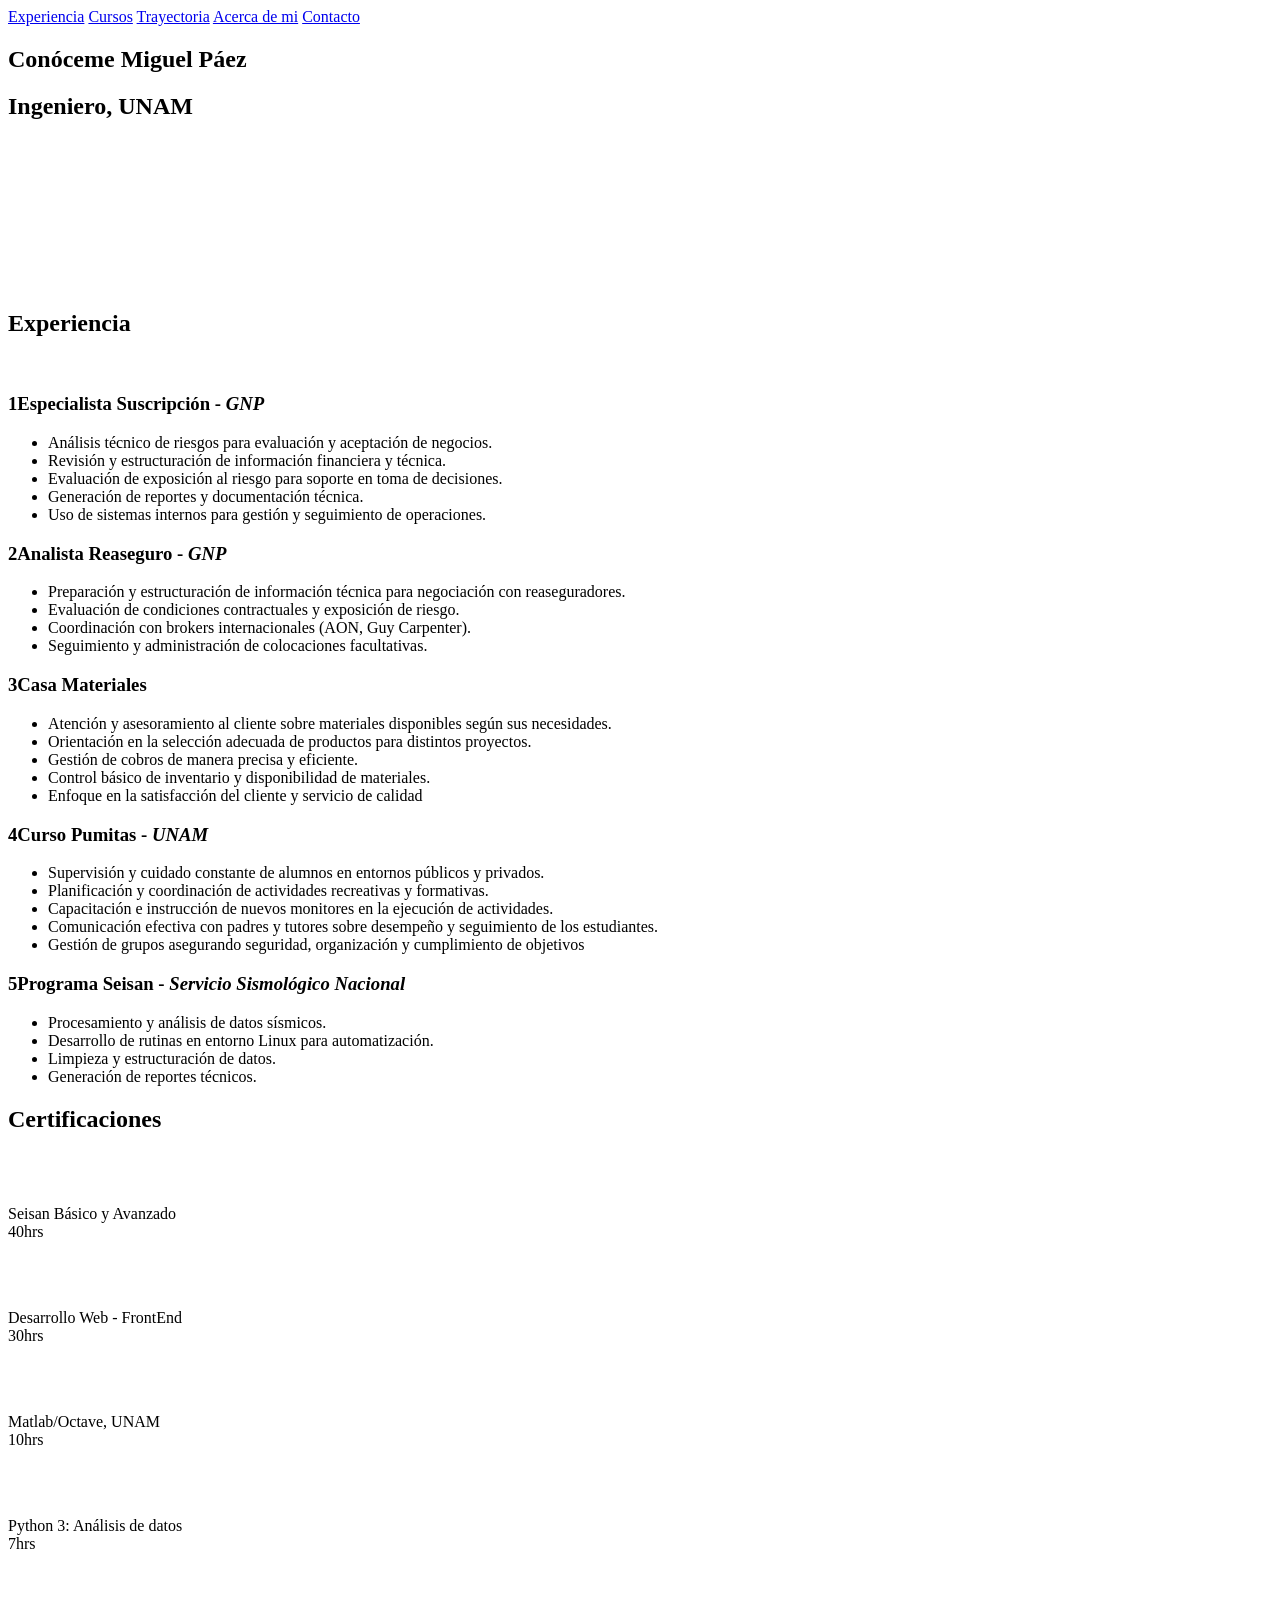
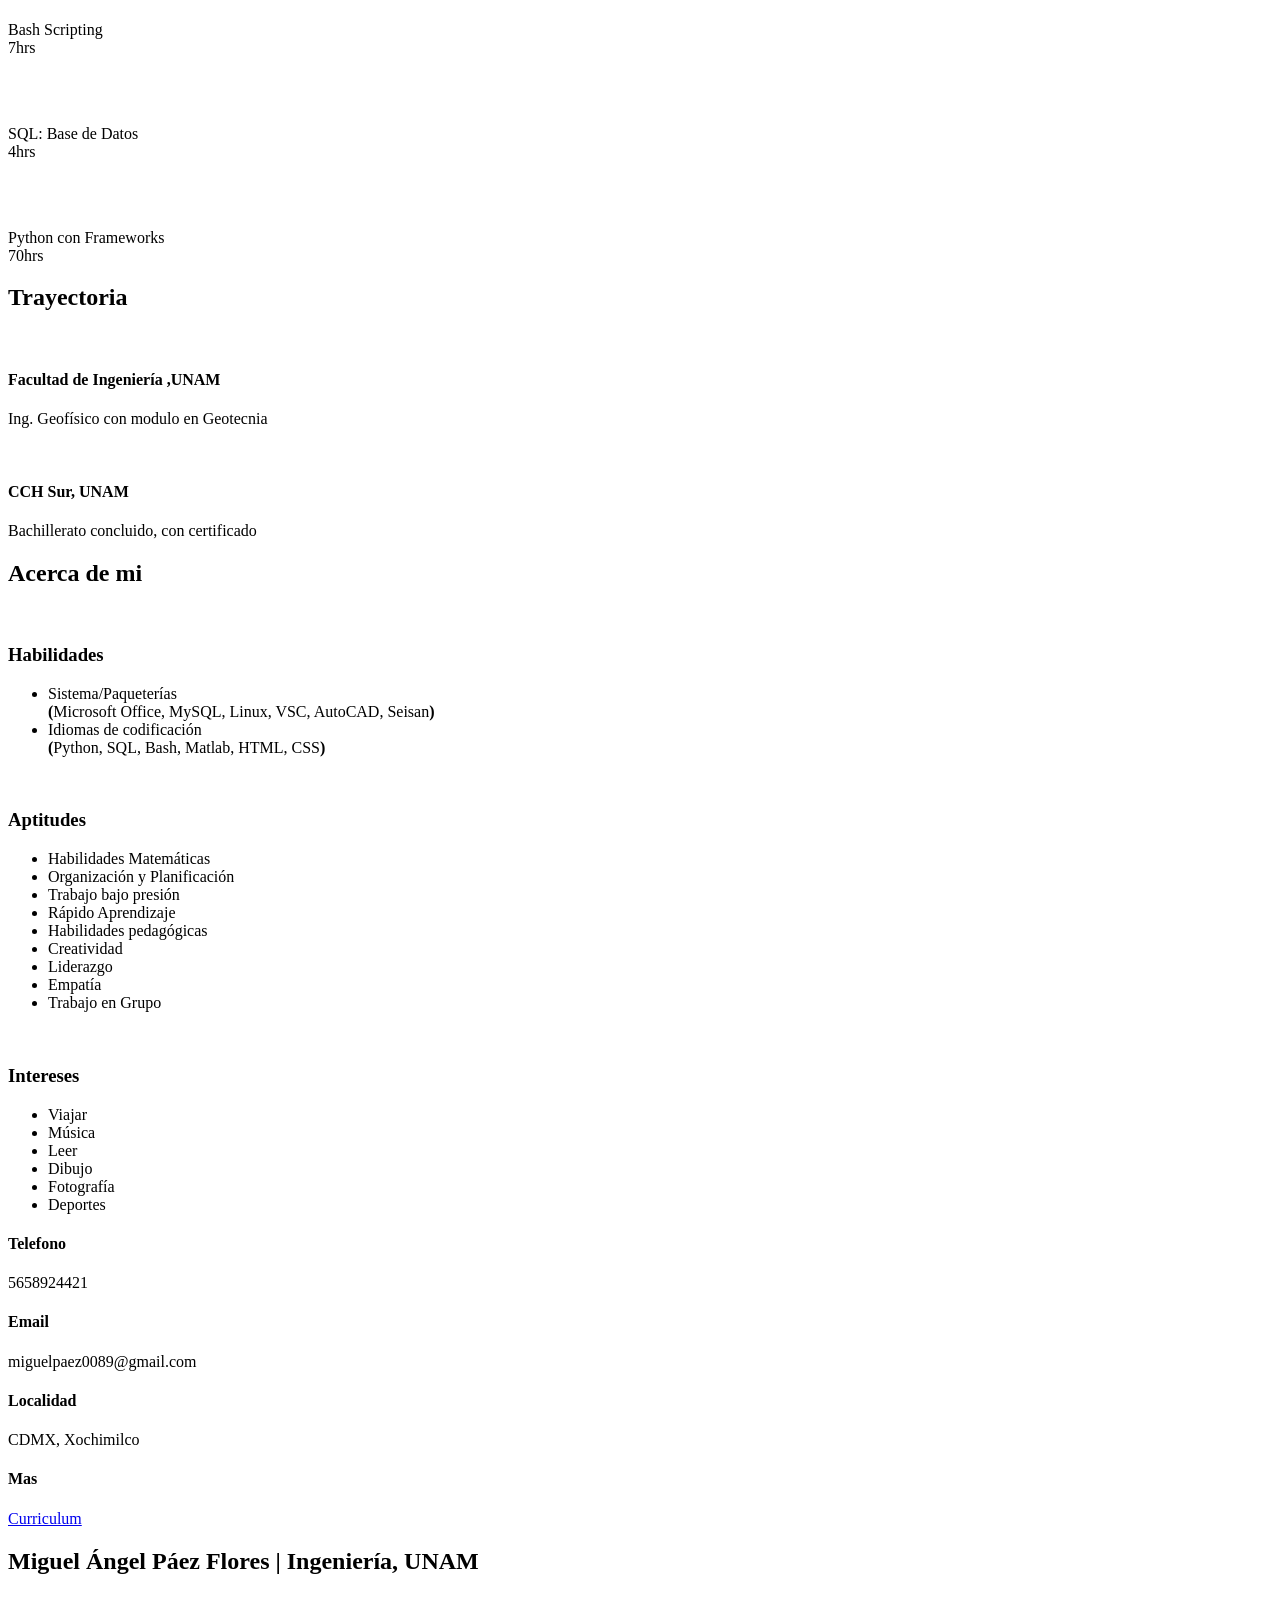
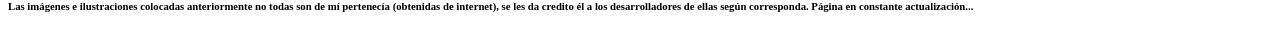
==== index.html @ ff0e7de7 "Update index.html" ====
<!DOCTYPE html>
<html lang="es">
<head>
    <meta charset="UTF-8">
    <meta http-equiv="X-UA-Compatible" content="IE=edge">
    <meta name="viewport" content="width=device-width, initial-scale=1.0">
    <!-- el titulo de la pestaña que se muestra -->
    <title>Presentacion</title>
    <!-- se pone la imagen que se muestra en la pestaña-->
    <link rel="shortcut icon" href="Imagenes/mP.png" type="image/x-icon">
    <link rel="stylesheet" href="CSS/estilos.css">
    <link href="https://fonts.googleapis.com/css?family=Open+Sans:300,400,700,800&display=swap" rel="stylesheet"> 
</head>
<!------------------------------------------------------------------------------------------------>
<body>
    <header>
        <nav>
            <!-- se agraga el indice para movernos -->
            <a href="#Exper">Experiencia</a>
            <a href="#Cursos">Cursos</a>
            <a href="#Trayctoria">Trayectoria</a>
            <a href="#Acerca">Acerca de mi</a>
            <a href="#contacto">Contacto</a>
        </nav>
        <section class="textos-header">
            <!-- se pone el texto principal de la pagina-->
            <h1>Conóceme Miguel Páez</h1>
            <h2>Ingeniero, UNAM</h2>
        </section>
        <div class="wave" style="height: 150px; overflow: hidden;" ><svg viewBox="0 0 500 150" preserveAspectRatio="none" style="height: 100%; width: 100%;"><path d="M-50.60,10.37 C295.33,155.43 289.69,-92.26 562.83,65.62 L500.00,150.00 L0.00,150.00 Z" style="stroke: none; fill: #fff;"></path></svg></div>
        </header>
    <main>
        <!-- la primer seccion de la pagina principal  -->
        <section class="contenedor experi-nosotros">
            <h2 id="Exper" class="titulo">Experiencia</h2>
            <div class="experiencia-contenedor">
                <img src="Imagenes/ilustracion2.svg" alt="" class="imagen-about-us">
                <div class="contenido-textos">

                    <h3><span>1</span>Especialista Suscripción - <i>GNP</i></h3> <!-- el span se usara para darle un diseño especifico a lo de adentro-->
                    <p>
                        <ul>
                            <li>Análisis técnico de riesgos para evaluación y aceptación de negocios.</li>
                            <li>Revisión y estructuración de información financiera y técnica.</li>
                            <li>Evaluación de exposición al riesgo para soporte en toma de decisiones.</li>
                            <li>Generación de reportes y documentación técnica.</li>
                            <li>Uso de sistemas internos para gestión y seguimiento de operaciones. </li> 
                        </ul>
                    </p>

                    <h3><span>2</span>Analista Reaseguro - <i>GNP</i></h3> <!-- el span se usara para darle un diseño especifico a lo de adentro-->
                    <p>
                        <ul>
                            <li>Preparación y estructuración de información técnica para negociación con reaseguradores.</li>
                            <li>Evaluación de condiciones contractuales y exposición de riesgo.</li>
                            <li>Coordinación con brokers internacionales (AON, Guy Carpenter).</li>
                            <li>Seguimiento y administración de colocaciones facultativas.</li>
                        </ul>
                    </p>

                    <h3><span>3</span>Casa Materiales </h3> <!-- el span se usara para darle un diseño especifico a lo de adentro-->
                    <p>
                        <ul>
                            <li>Atención y asesoramiento al cliente sobre materiales disponibles según sus necesidades.</li>
                            <li>Orientación en la selección adecuada de productos para distintos proyectos.</li>
                            <li>Gestión de cobros de manera precisa y eficiente.</li>
                            <li>Control básico de inventario y disponibilidad de materiales.</li>
                            <li>Enfoque en la satisfacción del cliente y servicio de calidad</li>
                        </ul>
                    </p>

                    <h3><span>4</span>Curso Pumitas - <i>UNAM</i></h3> <!-- el span se usara para darle un diseño especifico a lo de adentro-->
                    <p>
                        <ul>
                            <li>Supervisión y cuidado constante de alumnos en entornos públicos y privados.</li>
                            <li>Planificación y coordinación de actividades recreativas y formativas.</li>
                            <li>Capacitación e instrucción de nuevos monitores en la ejecución de actividades.</li>
                            <li>Comunicación efectiva con padres y tutores sobre desempeño y seguimiento de los estudiantes.</li>
                            <li>Gestión de grupos asegurando seguridad, organización y cumplimiento de objetivos</li>
                        </ul>
                    </p>

                    <h3><span>5</span>Programa Seisan - <i>Servicio Sismológico Nacional</i></h3> <!-- el span se usara para darle un diseño especifico a lo de adentro-->
                    <p>
                        <ul>
                            <li>Procesamiento y análisis de datos sísmicos.</li>
                            <li>Desarrollo de rutinas en entorno Linux para automatización.</li>
                            <li>Limpieza y estructuración de datos.</li>
                            <li>Generación de reportes técnicos.</li>
                        </ul>
                    </p>
                </div>
            </div>
        </section>

        <!-- es una seccion de la pagina principal que divide el portafolio -->
        <section class="cursos">
            <div class="contenedor">
               <h2 id="Cursos" class="titulo">Certificaciones</h2> 
               <div class="galeria-curs">
                <!-- los cursos que se mostrara de la pagina en la parte de portafolio-->
                <!--Seisan 1-->
                <div class="imagen-port">
                    <img src="Imagenes/seisan.png" alt="">
                    <div class="hover-galeria">
                        <img src="Imagenes/icono1.png" alt="">
                        <p>
                            Seisan Básico y Avanzado <br/>
                            40hrs 
                        </p>

                    </div>
                </div>
                <!--FrondEnd 2-->
                <div class="imagen-port">
                    <img src="Imagenes/Desarrolloweb.jpg" alt="">
                    <div class="hover-galeria">
                        <img src="Imagenes/icono1.png" alt="">
                        <p>
                            Desarrollo Web - FrontEnd<br/>
                            30hrs 
                        </p>
                    </div>
                </div>
                <!--Matlab 3-->
                <div class="imagen-port">
                    <img src="Imagenes/matlab.jpg" alt="">
                    <div class="hover-galeria">
                        <img src="Imagenes/icono1.png" alt="">
                        <p>
                            Matlab/Octave, UNAM <br/>
                            10hrs 
                        </p>
                    </div>
                </div>
                <!--Python 4-->
                <div class="imagen-port">
                    <img src="Imagenes/python.jpg" alt="">
                    <div class="hover-galeria">
                        <img src="Imagenes/icono1.png" alt="">
                        <p>
                            Python 3: Análisis de datos<br/>
                            7hrs 
                        </p>
                    </div>
                </div>
                <!--Bash 5-->
                <div class="imagen-port">
                    <img src="Imagenes/bash.jpg" alt="">
                    <div class="hover-galeria">
                        <img src="Imagenes/icono1.png" alt="">
                        <p>
                            Bash Scripting<br/>
                            7hrs 
                        </p>
                    </div>
                </div>
                <!--SQL 6-->
                <div class="imagen-port">
                    <img src="Imagenes/sql.jpg" alt="">
                    <div class="hover-galeria">
                        <img src="Imagenes/icono1.png" alt="">
                        <p>
                            SQL: Base de Datos<br/>
                            4hrs 
                        </p>
                    </div>
                </div>
                <!--Pyhton con Frameworks 7-->
                <div class="imagen-port">
                    <img src="Imagenes/pythonfrem.jpg" alt="">
                    <div class="hover-galeria">
                        <img src="Imagenes/icono1.png" alt="">
                        <!--texto que se pondra al colocarce en la imagen-->
                        <p>
                            Python con Frameworks<br/>
                            70hrs 
                        </p>
                    </div>
                </div>
                
               </div>
            </div>
        </section>

        <!-- sigiente seccion Trayectoria cliente contenedor-->
        <section class="cl contenedor">
            <h2 id="Trayctoria" class="titulo">Trayectoria</h2>
            <div class="cards">
                <!-- tarjeta que se mostrara en esta seccion-->
                <!--tarjeta 1-->
                <div class="card">
                    <img src="Imagenes/ingenieria.jpg" alt="">
                    <div class="contenido-texto-card">
                        <h4>Facultad de Ingeniería ,UNAM</h4>
                        <p>Ing. Geofísico con modulo en Geotecnia</p>
                    </div>
                </div>
                <!--tarjeta 2-->
                <div class="card">
                    <img src="Imagenes/cch.jpg" alt="">
                    <div class="contenido-texto-card">
                        <h4>CCH Sur, UNAM</h4>
                        <p>Bachillerato concluido, con certificado</p>
                    </div>
                </div>
            </div>
        </section>

        <!--ultima sseccion Acerca de mi-->
        <section class="about-services">
            <div class="contenedor">
                <h2 id="Acerca" class="titulo">Acerca de mi</h2>
                <div class="servicio-cont">
                    <!-- nuestro ultimos segmento-->
                    <!--parte 1-->
                    <div class="servicio-ind">
                        <img src="Imagenes/ilustracion1.svg" alt="">
                        <h3>Habilidades</h3>
                        <p>
                            <ul>
                                <li>Sistema/Paqueterías <br/>
                                    <b>(</b>Microsoft Office, MySQL, Linux, VSC, AutoCAD, Seisan<b>)</b>
                                </li>
                                <li>Idiomas de codificación <br/>
                                    <b>(</b>Python, SQL, Bash, Matlab, HTML, CSS<b>)</b>
                                </li>
                            </ul>
                        </p>
                    </div>
                    <!--parte 2-->
                    <div class="servicio-ind">
                        <img src="Imagenes/ilustracion4.svg" alt="">
                        <h3>Aptitudes</h3>
                        <p>
                            <ul>
                                <li>Habilidades Matemáticas</li>
                                <li>Organización y Planificación</li>
                                <li>Trabajo bajo presión</li>
                                <li>Rápido Aprendizaje</li>
                                <li>Habilidades pedagógicas</li>
                                <li>Creatividad</li>
                                <li>Liderazgo</li>
                                <li>Empatía</li>
                                <li>Trabajo en Grupo</li>
                            </ul>
                        </p>
                    </div>
                    <!--parte 3-->
                    <div class="servicio-ind">
                        <img src="Imagenes/ilustracion3.svg" alt="">
                        <h3>Intereses</h3>
                        <p>
                            <ul>
                                <li>Viajar</li>
                                <li>Música</li>
                                <li>Leer</li>
                                <li>Dibujo</li>
                                <li>Fotografía</li>
                                <li>Deportes</li>
                            </ul>
                        </p>
                    </div>
                </div>
            </div>
        </section>
    </main>


    <!-- agragamos un pie de pagina para agregar nustro datos de contacto-->
    <footer>
        <div id="contacto" class="contenedor-footer">
            <!-- informacion 1 -->
            <div class="content-foo">
                <h4>Telefono</h4>
                <p>5658924421</p>
            </div>
            <!-- informacion 2 -->
            <div class="content-foo">
                <h4>Email</h4>
                <p>miguelpaez0089@gmail.com</p>
            </div>
            <!-- informacion 3 -->
            <div class="content-foo">
                <h4>Localidad</h4>
                <p>CDMX, Xochimilco</p>
            </div>
            <div class="content-foo">
                <h4>Mas</h4>
                <a href="Documentos/Miguel Ángel Páez Flores - C.pdf" target="_blank">Curriculum</a>
            </div>
        </div>
        <h2 class="titulo-final">Miguel Ángel Páez Flores | Ingeniería, UNAM</h2>
        <h6 class="pie">Las imágenes e ilustraciones colocadas anteriormente no todas son de mí pertenecía (obtenidas de internet), se les da credito él a los desarrolladores de ellas según corresponda. Página en constante actualización...</h6>
    </footer>
</body>
</html>
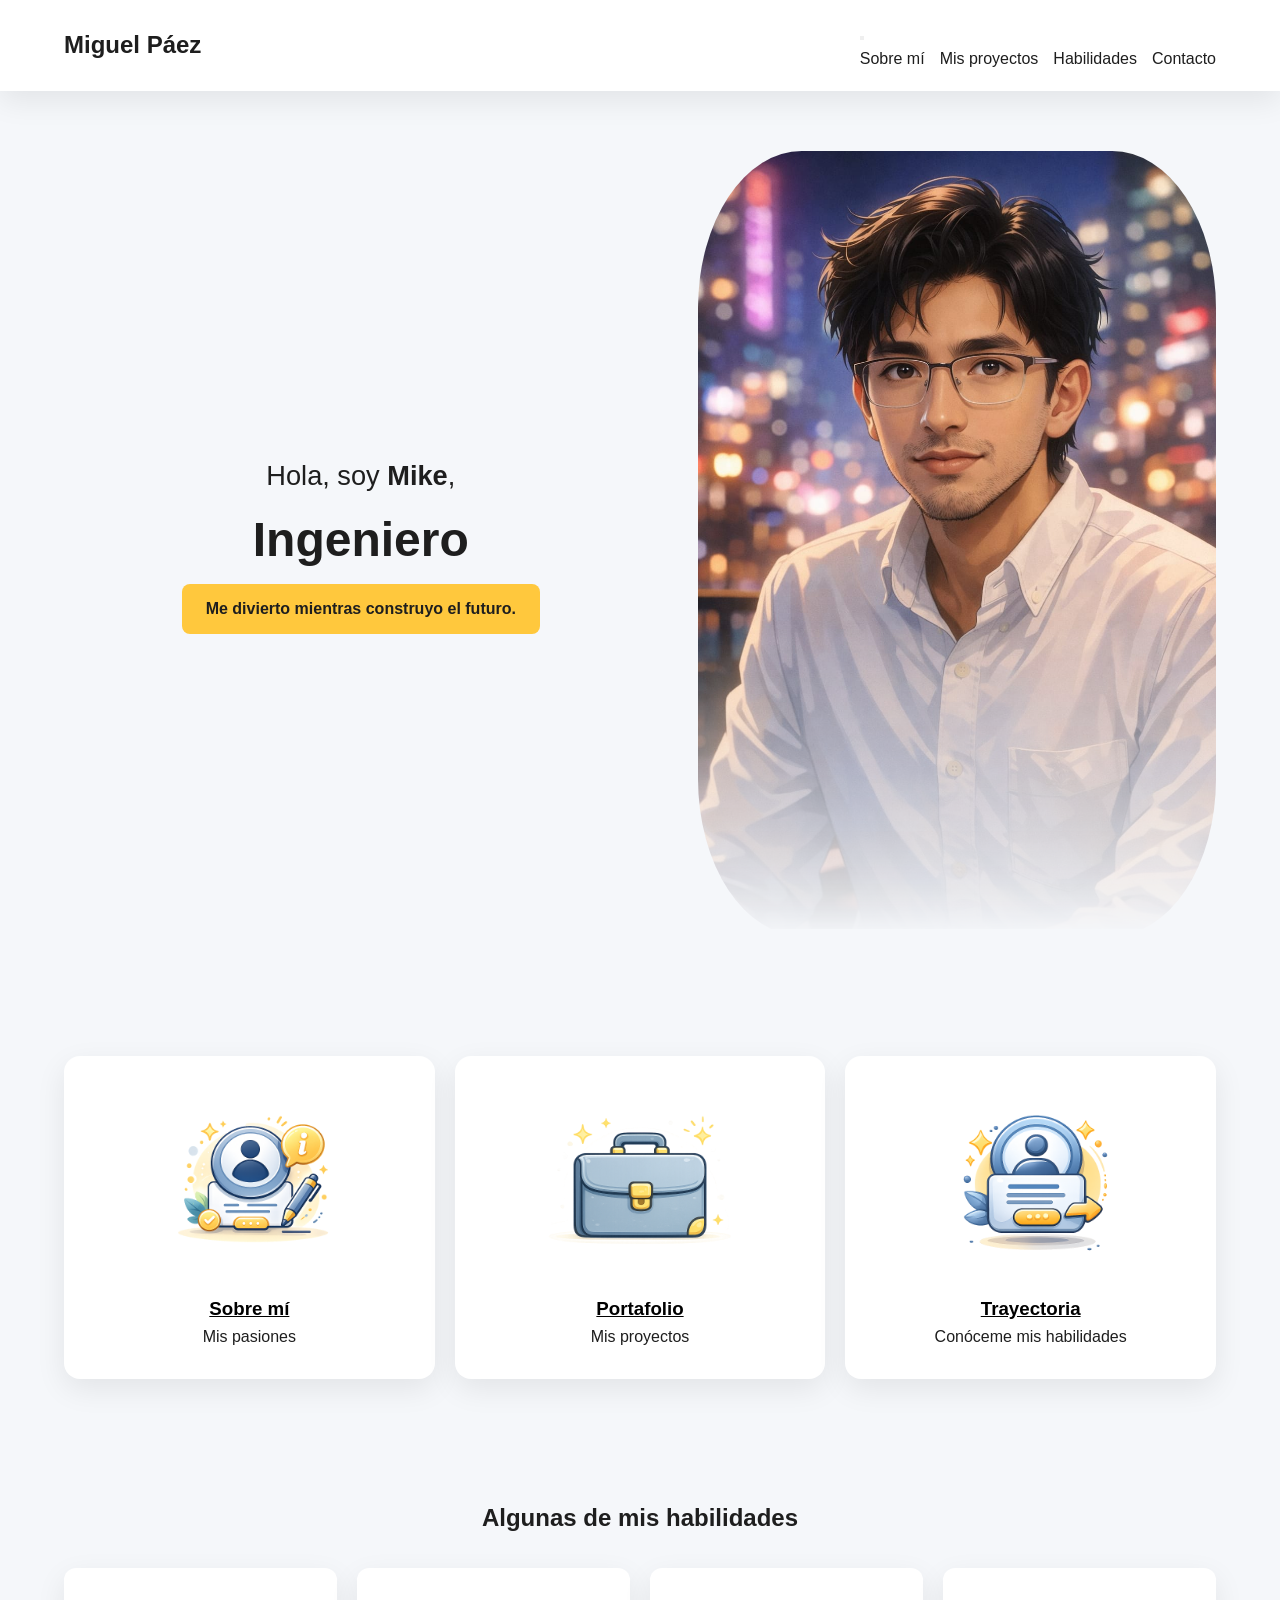
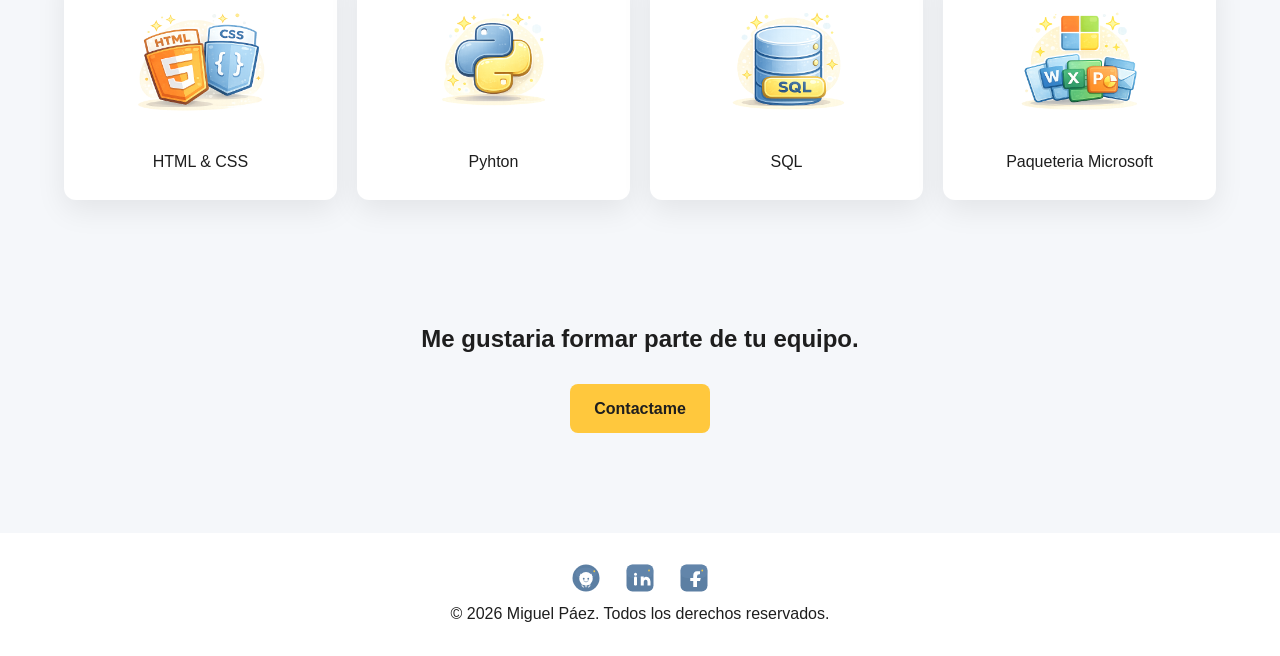
==== commit 7c21f349: "index.html" ====
--- a/index.html
+++ b/index.html
@@ -1,299 +1,123 @@
 <!DOCTYPE html>
 <html lang="es">
-<head>
-    <meta charset="UTF-8">
-    <meta http-equiv="X-UA-Compatible" content="IE=edge">
-    <meta name="viewport" content="width=device-width, initial-scale=1.0">
-    <!-- el titulo de la pestaña que se muestra -->
-    <title>Presentacion</title>
-    <!-- se pone la imagen que se muestra en la pestaña-->
-    <link rel="shortcut icon" href="Imagenes/mP.png" type="image/x-icon">
-    <link rel="stylesheet" href="CSS/estilos.css">
-    <link href="https://fonts.googleapis.com/css?family=Open+Sans:300,400,700,800&display=swap" rel="stylesheet"> 
-</head>
-<!------------------------------------------------------------------------------------------------>
-<body>
-    <header>
-        <nav>
-            <!-- se agraga el indice para movernos -->
-            <a href="#Exper">Experiencia</a>
-            <a href="#Cursos">Cursos</a>
-            <a href="#Trayctoria">Trayectoria</a>
-            <a href="#Acerca">Acerca de mi</a>
-            <a href="#contacto">Contacto</a>
-        </nav>
-        <section class="textos-header">
-            <!-- se pone el texto principal de la pagina-->
-            <h1>Conóceme Miguel Páez</h1>
-            <h2>Ingeniero, UNAM</h2>
-        </section>
-        <div class="wave" style="height: 150px; overflow: hidden;" ><svg viewBox="0 0 500 150" preserveAspectRatio="none" style="height: 100%; width: 100%;"><path d="M-50.60,10.37 C295.33,155.43 289.69,-92.26 562.83,65.62 L500.00,150.00 L0.00,150.00 Z" style="stroke: none; fill: #fff;"></path></svg></div>
+    <head>
+        <meta charset="UTF-8">
+        <meta name="viewport" content="width=device-width, initial-scale=1.0">
+        <meta name="description" content="Portafolio profesional de Miguel Paez">
+        <title>Portafolio | Miguel Páez</title>
+        <link rel="stylesheet" href="CSS/styles.css">
+    </head>
+
+    <body>
+        <header class="header">
+            <div class="container nav-container">
+                <h1 class="logo">Miguel Páez</h1>
+                <nav>
+
+                    <button class="menu-toggle" aria-label="Abrir menu">
+                        <span></span>
+                        <span></span>
+                        <span></span>
+                    </button>
+
+                    <ul class="nav-menu">
+                        <li><a href="sobre_mi.html">Sobre mí</a></li>
+                        <li><a href="portafolio.html">Mis proyectos</a></li>
+                        <li><a href="trayectoria.html">Habilidades</a></li>
+                        <li><a href="#contact">Contacto</a></li> 
+                    </ul>
+                    <!--
+                      <a href="#" class="btn btn-primary">Contacto</a> </li>
+                    </ul>
+                    -->
+                </nav>
+            </div>
         </header>
-    <main>
-        <!-- la primer seccion de la pagina principal  -->
-        <section class="contenedor experi-nosotros">
-            <h2 id="Exper" class="titulo">Experiencia</h2>
-            <div class="experiencia-contenedor">
-                <img src="Imagenes/ilustracion2.svg" alt="" class="imagen-about-us">
-                <div class="contenido-textos">
 
-                    <h3><span>1</span>Especialista Suscripción - <i>GNP</i></h3> <!-- el span se usara para darle un diseño especifico a lo de adentro-->
-                    <p>
-                        <ul>
-                            <li>Análisis técnico de riesgos para evaluación y aceptación de negocios.</li>
-                            <li>Revisión y estructuración de información financiera y técnica.</li>
-                            <li>Evaluación de exposición al riesgo para soporte en toma de decisiones.</li>
-                            <li>Generación de reportes y documentación técnica.</li>
-                            <li>Uso de sistemas internos para gestión y seguimiento de operaciones. </li> 
-                        </ul>
-                    </p>
-
-                    <h3><span>2</span>Analista Reaseguro - <i>GNP</i></h3> <!-- el span se usara para darle un diseño especifico a lo de adentro-->
-                    <p>
-                        <ul>
-                            <li>Preparación y estructuración de información técnica para negociación con reaseguradores.</li>
-                            <li>Evaluación de condiciones contractuales y exposición de riesgo.</li>
-                            <li>Coordinación con brokers internacionales (AON, Guy Carpenter).</li>
-                            <li>Seguimiento y administración de colocaciones facultativas.</li>
-                        </ul>
-                    </p>
-
-                    <h3><span>3</span>Casa Materiales </h3> <!-- el span se usara para darle un diseño especifico a lo de adentro-->
-                    <p>
-                        <ul>
-                            <li>Atención y asesoramiento al cliente sobre materiales disponibles según sus necesidades.</li>
-                            <li>Orientación en la selección adecuada de productos para distintos proyectos.</li>
-                            <li>Gestión de cobros de manera precisa y eficiente.</li>
-                            <li>Control básico de inventario y disponibilidad de materiales.</li>
-                            <li>Enfoque en la satisfacción del cliente y servicio de calidad</li>
-                        </ul>
-                    </p>
-
-                    <h3><span>4</span>Curso Pumitas - <i>UNAM</i></h3> <!-- el span se usara para darle un diseño especifico a lo de adentro-->
-                    <p>
-                        <ul>
-                            <li>Supervisión y cuidado constante de alumnos en entornos públicos y privados.</li>
-                            <li>Planificación y coordinación de actividades recreativas y formativas.</li>
-                            <li>Capacitación e instrucción de nuevos monitores en la ejecución de actividades.</li>
-                            <li>Comunicación efectiva con padres y tutores sobre desempeño y seguimiento de los estudiantes.</li>
-                            <li>Gestión de grupos asegurando seguridad, organización y cumplimiento de objetivos</li>
-                        </ul>
-                    </p>
-
-                    <h3><span>5</span>Programa Seisan - <i>Servicio Sismológico Nacional</i></h3> <!-- el span se usara para darle un diseño especifico a lo de adentro-->
-                    <p>
-                        <ul>
-                            <li>Procesamiento y análisis de datos sísmicos.</li>
-                            <li>Desarrollo de rutinas en entorno Linux para automatización.</li>
-                            <li>Limpieza y estructuración de datos.</li>
-                            <li>Generación de reportes técnicos.</li>
-                        </ul>
-                    </p>
+        <section class="hero">
+            <div class="container hero-content">
+                <div class="hero-text">
+                    <p class="intro">Hola, soy <strong>Mike</strong>,</p>
+                    <h2>Ingeniero</h2>
+                    <p class="btn btn-primary">Me divierto mientras construyo el futuro.</p><br>  <!-- class="description" -->
+                </div>
+                <div class="hero-image">
+                    <img src="Imágenes/fotoanimada.jpeg" alt="Ilustración Animada">
                 </div>
             </div>
         </section>
 
-        <!-- es una seccion de la pagina principal que divide el portafolio -->
-        <section class="cursos">
-            <div class="contenedor">
-               <h2 id="Cursos" class="titulo">Certificaciones</h2> 
-               <div class="galeria-curs">
-                <!-- los cursos que se mostrara de la pagina en la parte de portafolio-->
-                <!--Seisan 1-->
-                <div class="imagen-port">
-                    <img src="Imagenes/seisan.png" alt="">
-                    <div class="hover-galeria">
-                        <img src="Imagenes/icono1.png" alt="">
-                        <p>
-                            Seisan Básico y Avanzado <br/>
-                            40hrs 
-                        </p>
+        <section class="features container">
+            <div class="card">
+                <img class="icono" src="Imágenes/sobremi.png" alt="Sobre mí">
+                <a href="sobre_mi.html"><h3>Sobre mí</h3></a>
+                <p>Mis pasiones</p>
+            </div>
 
-                    </div>
-                </div>
-                <!--FrondEnd 2-->
-                <div class="imagen-port">
-                    <img src="Imagenes/Desarrolloweb.jpg" alt="">
-                    <div class="hover-galeria">
-                        <img src="Imagenes/icono1.png" alt="">
-                        <p>
-                            Desarrollo Web - FrontEnd<br/>
-                            30hrs 
-                        </p>
-                    </div>
-                </div>
-                <!--Matlab 3-->
-                <div class="imagen-port">
-                    <img src="Imagenes/matlab.jpg" alt="">
-                    <div class="hover-galeria">
-                        <img src="Imagenes/icono1.png" alt="">
-                        <p>
-                            Matlab/Octave, UNAM <br/>
-                            10hrs 
-                        </p>
-                    </div>
-                </div>
-                <!--Python 4-->
-                <div class="imagen-port">
-                    <img src="Imagenes/python.jpg" alt="">
-                    <div class="hover-galeria">
-                        <img src="Imagenes/icono1.png" alt="">
-                        <p>
-                            Python 3: Análisis de datos<br/>
-                            7hrs 
-                        </p>
-                    </div>
-                </div>
-                <!--Bash 5-->
-                <div class="imagen-port">
-                    <img src="Imagenes/bash.jpg" alt="">
-                    <div class="hover-galeria">
-                        <img src="Imagenes/icono1.png" alt="">
-                        <p>
-                            Bash Scripting<br/>
-                            7hrs 
-                        </p>
-                    </div>
-                </div>
-                <!--SQL 6-->
-                <div class="imagen-port">
-                    <img src="Imagenes/sql.jpg" alt="">
-                    <div class="hover-galeria">
-                        <img src="Imagenes/icono1.png" alt="">
-                        <p>
-                            SQL: Base de Datos<br/>
-                            4hrs 
-                        </p>
-                    </div>
-                </div>
-                <!--Pyhton con Frameworks 7-->
-                <div class="imagen-port">
-                    <img src="Imagenes/pythonfrem.jpg" alt="">
-                    <div class="hover-galeria">
-                        <img src="Imagenes/icono1.png" alt="">
-                        <!--texto que se pondra al colocarce en la imagen-->
-                        <p>
-                            Python con Frameworks<br/>
-                            70hrs 
-                        </p>
-                    </div>
-                </div>
-                
-               </div>
+            <div class="card">
+                <img class="icono" src="Imágenes/portafolio.png" alt="Portafolio">
+                <a href="portafolio.html"><h3>Portafolio</h3></a>   <!-- <a href="sobre_mi.html" target="_blank"><h3>Portafolio</h3></a>    #Para abrir en una nueva pagina -->
+                <p>Mis proyectos</p>
+            </div> 
+
+            <div class="card">
+                <img class="icono" src="Imágenes/trayectoria.png" alt="Contacto">
+                <a href="trayectoria.html"><h3>Trayectoria</h3></a>
+                <p>Conóceme mis habilidades</p>
             </div>
+
         </section>
 
-        <!-- sigiente seccion Trayectoria cliente contenedor-->
-        <section class="cl contenedor">
-            <h2 id="Trayctoria" class="titulo">Trayectoria</h2>
-            <div class="cards">
-                <!-- tarjeta que se mostrara en esta seccion-->
-                <!--tarjeta 1-->
-                <div class="card">
-                    <img src="Imagenes/ingenieria.jpg" alt="">
-                    <div class="contenido-texto-card">
-                        <h4>Facultad de Ingeniería ,UNAM</h4>
-                        <p>Ing. Geofísico con modulo en Geotecnia</p>
+        <section class="skills">
+            <div class="container">
+                <h2>Algunas de mis habilidades</h2>
+
+                <div class="skills-grid">
+                    <div class="skill-card">
+                        <img class="skill-img" src="Imágenes/hmtl-css.png" alt="HTML y CSS">
+                        <p>HTML & CSS</p>
                     </div>
-                </div>
-                <!--tarjeta 2-->
-                <div class="card">
-                    <img src="Imagenes/cch.jpg" alt="">
-                    <div class="contenido-texto-card">
-                        <h4>CCH Sur, UNAM</h4>
-                        <p>Bachillerato concluido, con certificado</p>
+
+                    <div class="skill-card">
+                        <img class="skill-img" src="Imágenes/python.png" alt="JavaScript">
+                        <p>Pyhton</p>
+                    </div>
+
+                    <div class="skill-card">
+                        <img class="skill-img" src="Imágenes/sql.png" alt="React">
+                        <p>SQL</p>
+                    </div>
+
+                    <div class="skill-card">
+                        <img class="skill-img" src="Imágenes/microsoft.png" alt="Node.js">
+                        <p>Paqueteria Microsoft</p>
                     </div>
                 </div>
             </div>
         </section>
 
-        <!--ultima sseccion Acerca de mi-->
-        <section class="about-services">
-            <div class="contenedor">
-                <h2 id="Acerca" class="titulo">Acerca de mi</h2>
-                <div class="servicio-cont">
-                    <!-- nuestro ultimos segmento-->
-                    <!--parte 1-->
-                    <div class="servicio-ind">
-                        <img src="Imagenes/ilustracion1.svg" alt="">
-                        <h3>Habilidades</h3>
-                        <p>
-                            <ul>
-                                <li>Sistema/Paqueterías <br/>
-                                    <b>(</b>Microsoft Office, MySQL, Linux, VSC, AutoCAD, Seisan<b>)</b>
-                                </li>
-                                <li>Idiomas de codificación <br/>
-                                    <b>(</b>Python, SQL, Bash, Matlab, HTML, CSS<b>)</b>
-                                </li>
-                            </ul>
-                        </p>
-                    </div>
-                    <!--parte 2-->
-                    <div class="servicio-ind">
-                        <img src="Imagenes/ilustracion4.svg" alt="">
-                        <h3>Aptitudes</h3>
-                        <p>
-                            <ul>
-                                <li>Habilidades Matemáticas</li>
-                                <li>Organización y Planificación</li>
-                                <li>Trabajo bajo presión</li>
-                                <li>Rápido Aprendizaje</li>
-                                <li>Habilidades pedagógicas</li>
-                                <li>Creatividad</li>
-                                <li>Liderazgo</li>
-                                <li>Empatía</li>
-                                <li>Trabajo en Grupo</li>
-                            </ul>
-                        </p>
-                    </div>
-                    <!--parte 3-->
-                    <div class="servicio-ind">
-                        <img src="Imagenes/ilustracion3.svg" alt="">
-                        <h3>Intereses</h3>
-                        <p>
-                            <ul>
-                                <li>Viajar</li>
-                                <li>Música</li>
-                                <li>Leer</li>
-                                <li>Dibujo</li>
-                                <li>Fotografía</li>
-                                <li>Deportes</li>
-                            </ul>
-                        </p>
-                    </div>
-                </div>
+        <section class="cta" id="contact">
+            <div class="container">
+                <h2>Me gustaria formar parte de tu equipo.</h2>
+                <br>
+                <a href="Documentos/Miguel - CV.pdf" target="_blank" class="btn btn-primary">Contactame</a>
             </div>
         </section>
-    </main>
 
+        <footer class="footer">
+            <div class="container footer-content">
+                <div class="social-icons">
+                    <a href=""><img src="Imágenes/git.svg" alt="GitHub"></a>
+                    <a href=""><img src="Imágenes/link.svg" alt="LinkedIn"></a>
+                    <a href=""><img src="Imágenes/facebook.svg" alt="Facebook"></a>
+                </div>
+                <p>© 2026 Miguel Páez. Todos los derechos reservados.</p>
+            </div>
+        </footer>
 
-    <!-- agragamos un pie de pagina para agregar nustro datos de contacto-->
-    <footer>
-        <div id="contacto" class="contenedor-footer">
-            <!-- informacion 1 -->
-            <div class="content-foo">
-                <h4>Telefono</h4>
-                <p>5658924421</p>
-            </div>
-            <!-- informacion 2 -->
-            <div class="content-foo">
-                <h4>Email</h4>
-                <p>miguelpaez0089@gmail.com</p>
-            </div>
-            <!-- informacion 3 -->
-            <div class="content-foo">
-                <h4>Localidad</h4>
-                <p>CDMX, Xochimilco</p>
-            </div>
-            <div class="content-foo">
-                <h4>Mas</h4>
-                <a href="Documentos/Miguel Ángel Páez Flores - C.pdf" target="_blank">Curriculum</a>
-            </div>
-        </div>
-        <h2 class="titulo-final">Miguel Ángel Páez Flores | Ingeniería, UNAM</h2>
-        <h6 class="pie">Las imágenes e ilustraciones colocadas anteriormente no todas son de mí pertenecía (obtenidas de internet), se les da credito él a los desarrolladores de ellas según corresponda. Página en constante actualización...</h6>
-    </footer>
-</body>
+        <script src="scrit.js"></script>
+
+    </body>
 </html>
 
 
@@ -304,3 +128,5 @@
 
 
 
+
+
--- a/CSS/styles.css
+++ b/CSS/styles.css
@@ -0,0 +1,295 @@
+/* ===============================
+   VARIABLES
+================================= */
+:root {
+    --primary-color: #FFC83D;
+    --dark-color: #1E1E1E;
+    --text-color: #555;
+    --background: #f5f7fa;
+    --white: #ffffff;
+    --shadow: 0 10px 30px rgba(0,0,0,0.08);
+}
+
+/* ===============================
+   RESET
+================================= */
+* {
+    margin: 0;
+    padding: 0;
+    box-sizing: border-box;
+}
+
+html {
+    scroll-behavior: smooth;
+}
+
+body {
+    font-family: 'Segoe UI', sans-serif;
+    background: var(--background);
+    color: var(--dark-color);
+    line-height: 1.6;
+}
+
+/* ===============================
+   UTILIDADES
+================================= */
+.container {
+    width: 90%;
+    max-width: 1200px;
+    margin: auto;
+}
+
+img {
+    max-width: 100%;
+    height: auto;
+}
+
+.btn {
+    display: inline-block;
+    padding: 12px 24px;
+    border-radius: 8px;
+    text-decoration: none;
+    font-weight: 600;
+    transition: 0.3s ease;
+}
+
+.btn-primary {
+    background: var(--primary-color);
+    color: var(--dark-color);
+}
+
+.btn-primary:hover {
+    transform: translateY(-3px);
+}
+
+/* ===============================
+   HEADER
+================================= */
+.header {
+    background: var(--white);
+    padding: 20px 0;
+    box-shadow: var(--shadow);
+}
+
+.logo{
+    font-size: 1.5rem;
+}
+
+.nav-container {
+    display: flex;
+    justify-content: space-between;
+    align-items: center;
+}
+
+.nav-menu {
+    list-style: none;
+    display: none; /* oculto en móvil */
+    flex-direction: column;
+    gap: 15px;
+    position: absolute;
+    top: 70px;
+    right: 20px;
+    background: var(--white);
+    padding: 20px;
+    border-radius: 12px;
+    box-shadow: var(--shadow);
+}
+
+.nav-menu a {
+    text-decoration: none;
+    color: var(--dark-color);
+}
+
+/* ===============================
+   HERO (Mobile First)
+================================= */
+.hero {
+    padding: 60px 0;
+}
+
+.intro{
+    font-size: 170%;
+}
+
+.hero-content {
+    display: flex;
+    flex-direction: column;
+    text-align: center;
+    gap: 40px;
+}
+
+.hero-text h2 {
+    font-size: 3rem;
+    margin: 5px 0;
+}
+
+.hero-text{
+    text-align: center;
+}
+
+.hero-image{
+    mask-image: linear-gradient(#F5F7FA 60%, transparent);
+    height:auto;
+    max-width: 45%;
+    margin: auto;
+    border-radius: 20% ;
+}
+
+/* ===============================
+   FEATURES
+================================= */
+.features {
+    display: grid ;
+    grid-template-columns: repeat(auto-fit, minmax(200px, 1fr));
+    gap: 20px;
+    margin: 60px auto;
+}
+
+.card {
+    background: var(--white);
+    padding: 30px;
+    border-radius: 16px;
+    box-shadow: var(--shadow);
+    text-align: center;
+    transition: 0.3s ease;
+}
+
+.card a{
+    display: grid;
+    color: #000000;
+}
+
+
+.card:hover {
+    transform: translateY(-5px);
+}
+
+.icono{
+    width: auto;
+    height: 200px;
+    margin: auto;
+}
+
+/* ===============================
+   SKILLS
+================================= */
+.skills {
+    padding: 60px 0;
+    text-align: center;
+}
+
+.skills-grid {
+    display: grid;
+    gap: 20px;
+    margin-top: 30px;
+}
+
+.skill-card {
+    background: var(--white);
+    padding: 25px;
+    border-radius: 12px;
+    box-shadow: var(--shadow);
+}
+
+.skill-img{
+    margin: auto;
+    height: auto;
+}
+
+/* ===============================
+   CTA
+================================= */
+.cta {
+    text-align: center;
+    padding: 60px 0;
+}
+
+/* ===============================
+   FOOTER
+================================= */
+.footer {
+    background: var(--white);
+    padding: 30px 0;
+    text-align: center;
+    margin-top: 40px;
+}
+
+.social-icons img {
+    width: 30px;
+    margin: 0 10px;
+}
+
+/* ==========================================
+   📲 TABLET (min-width: 768px)
+============================================= */
+@media (min-width: 768px) {
+
+    .hero-text h2 {
+        font-size: 2.5rem;
+    }
+
+    .features {
+        grid-template-columns: repeat(2, 1fr);
+    }
+
+    .skills-grid {
+        grid-template-columns: repeat(2, 1fr);
+    }
+
+    .nav-menu {
+        display: flex;
+        position: static;
+        flex-direction: row;
+        background: none;
+        box-shadow: none;
+        padding: 0;
+    }
+}
+
+/* ==========================================
+   💻 DESKTOP (min-width: 1024px)
+============================================= */
+@media (min-width: 1024px) {
+
+    .hero-content {
+        flex-direction: row;
+        text-align: left;
+        justify-content: space-between;
+        align-items: center;
+    }
+
+    .hero-text {
+        flex: 1;
+    }
+
+    .hero-image {
+        flex: 1;
+        text-align: right;
+    }
+
+    .hero-text h2 {
+        font-size: 3rem;
+    }
+
+    .features {
+        grid-template-columns: repeat(3, 1fr);
+    }
+
+    .skills-grid {
+        grid-template-columns: repeat(4, 1fr);
+    }
+}
+
+/* ==========================================
+   🖥 PANTALLAS GRANDES (min-width: 1400px)
+============================================= */
+@media (min-width: 1400px) {
+
+    .container {
+        max-width: 1400px;
+    }
+
+    .hero-text h2 {
+        font-size: 3.5rem;
+    }
+}
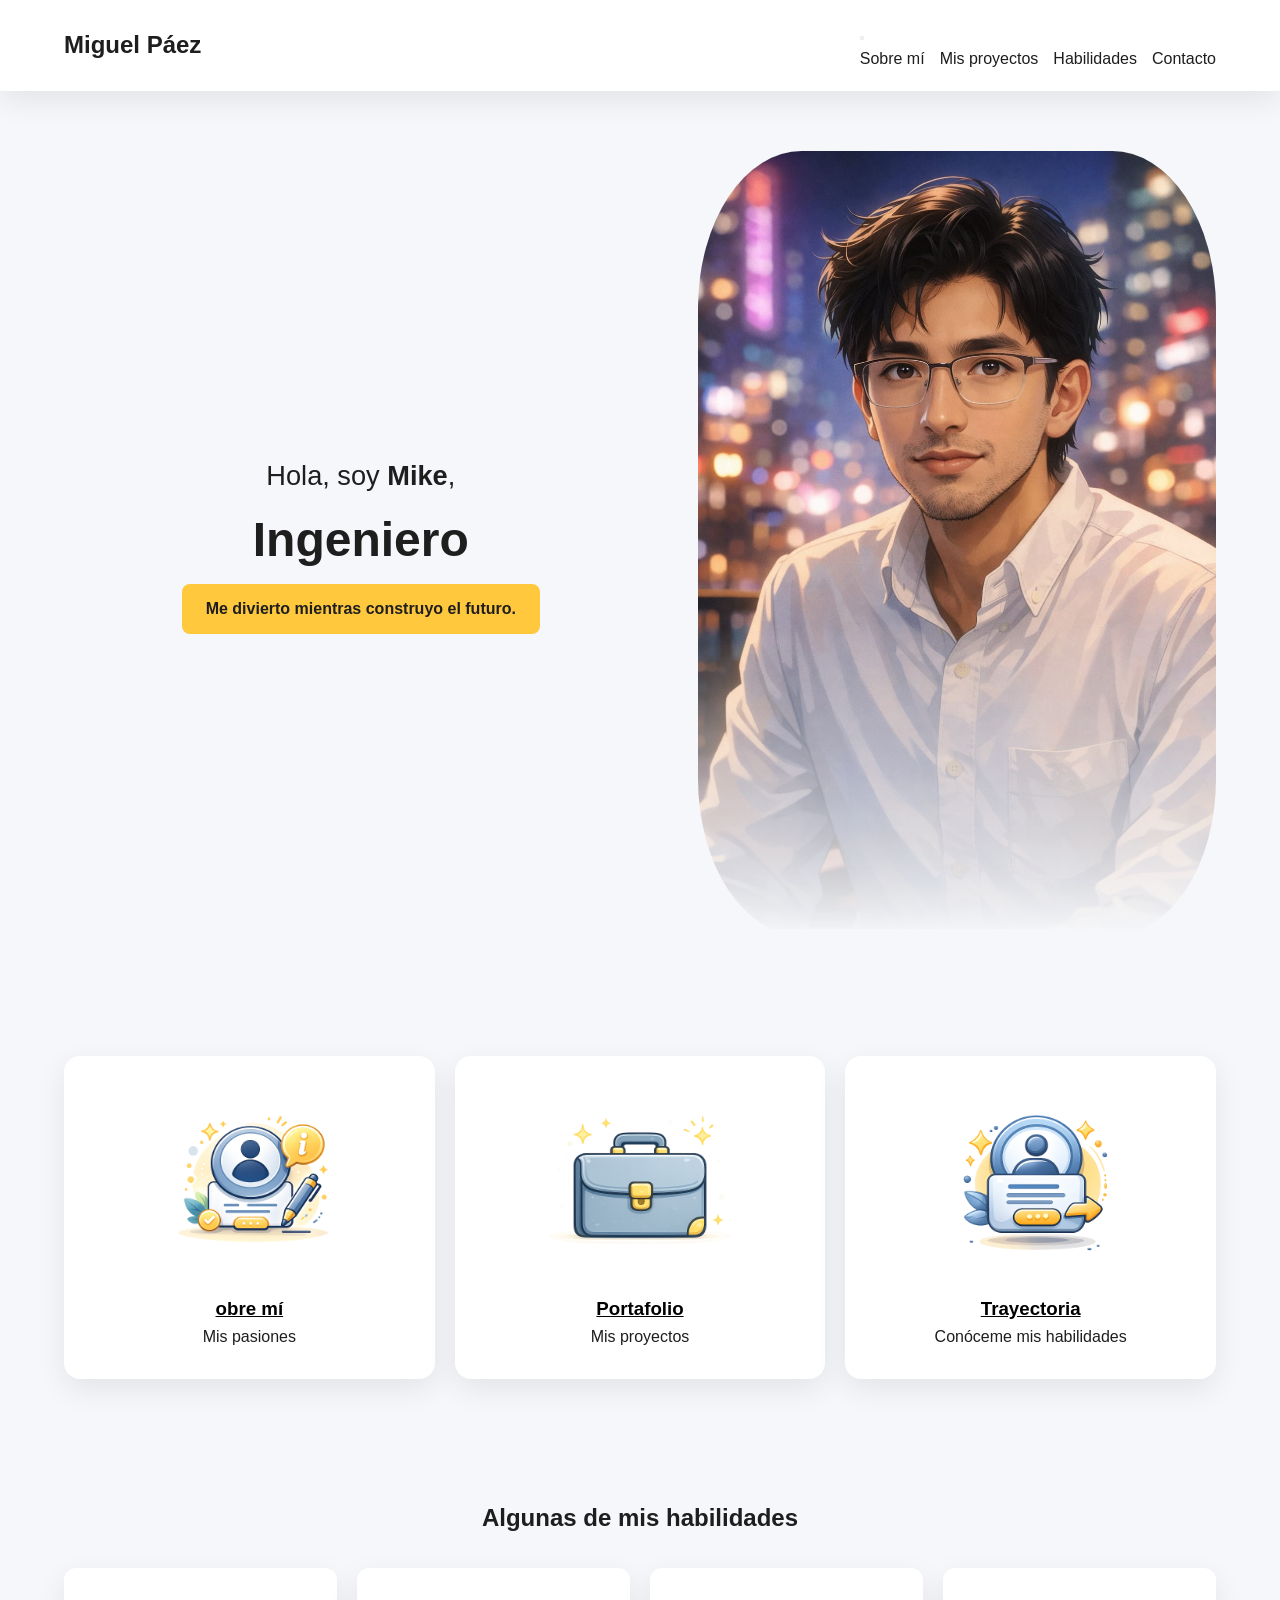
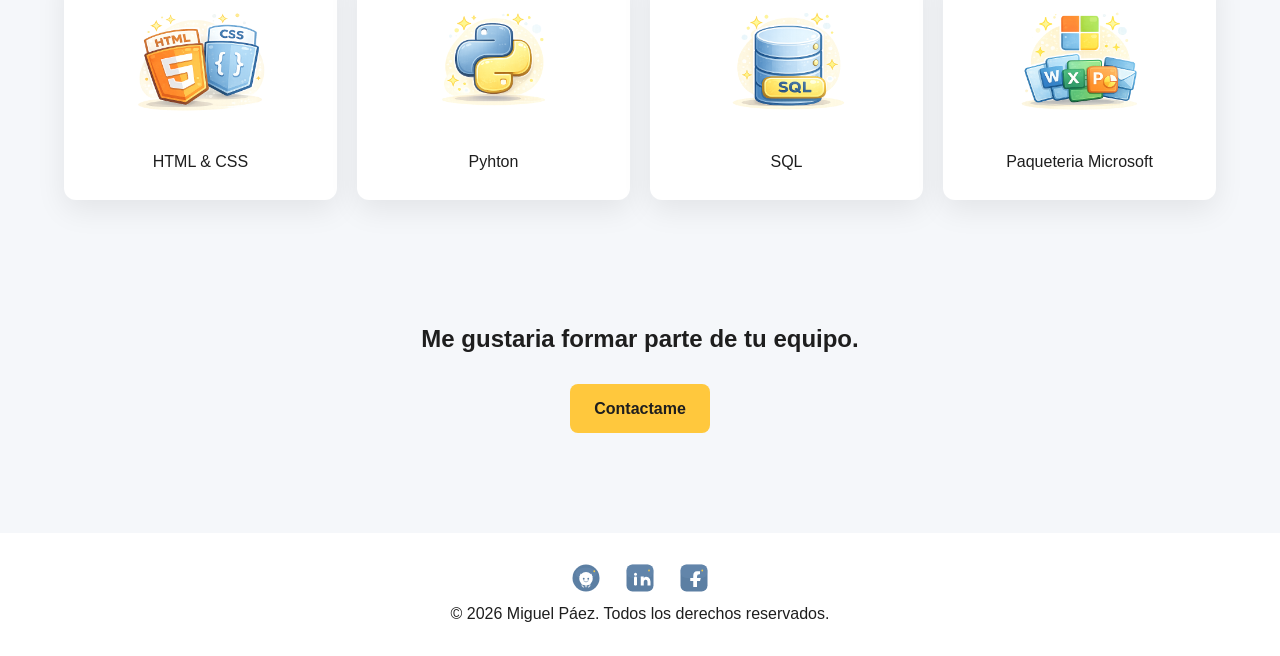
==== commit 1ea66428: "index.html" ====
--- a/index.html
+++ b/index.html
@@ -50,19 +50,19 @@
         <section class="features container">
             <div class="card">
                 <img class="icono" src="Imágenes/sobremi.png" alt="Sobre mí">
-                <a href="sobre_mi.html"><h3>Sobre mí</h3></a>
+                <a href="sobre_mi.html"><h3>obre mí</h3></a>
                 <p>Mis pasiones</p>
             </div>
 
             <div class="card">
                 <img class="icono" src="Imágenes/portafolio.png" alt="Portafolio">
-                <a href="portafolio.html"><h3>Portafolio</h3></a>   <!-- <a href="sobre_mi.html" target="_blank"><h3>Portafolio</h3></a>    #Para abrir en una nueva pagina -->
+                <a href="Pestanas/portafolio.html"><h3>Portafolio</h3></a>   <!-- <a href="sobre_mi.html" target="_blank"><h3>Portafolio</h3></a>    #Para abrir en una nueva pagina -->
                 <p>Mis proyectos</p>
             </div> 
 
             <div class="card">
                 <img class="icono" src="Imágenes/trayectoria.png" alt="Contacto">
-                <a href="trayectoria.html"><h3>Trayectoria</h3></a>
+                <a href="Pestanas/trayectoria.html"><h3>Trayectoria</h3></a>
                 <p>Conóceme mis habilidades</p>
             </div>
 
@@ -127,6 +127,3 @@
 
 
 
-
-
-
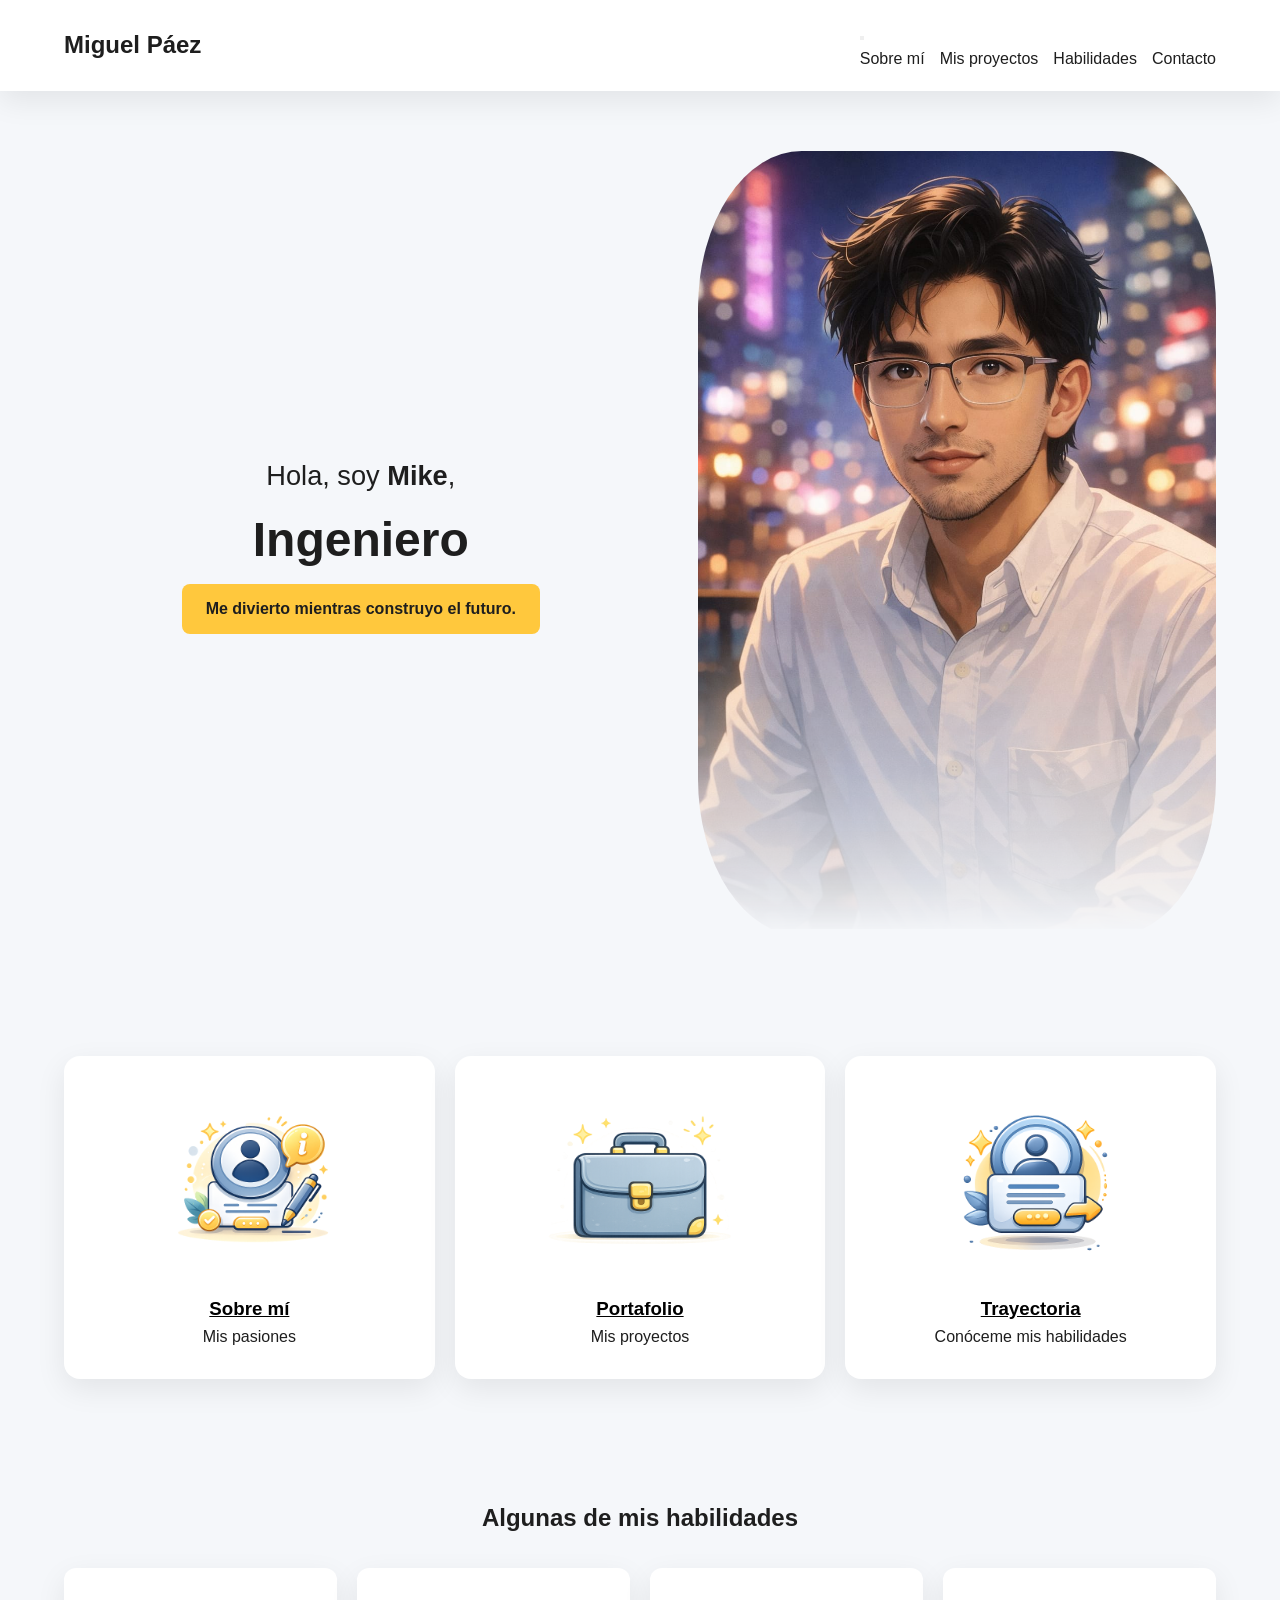
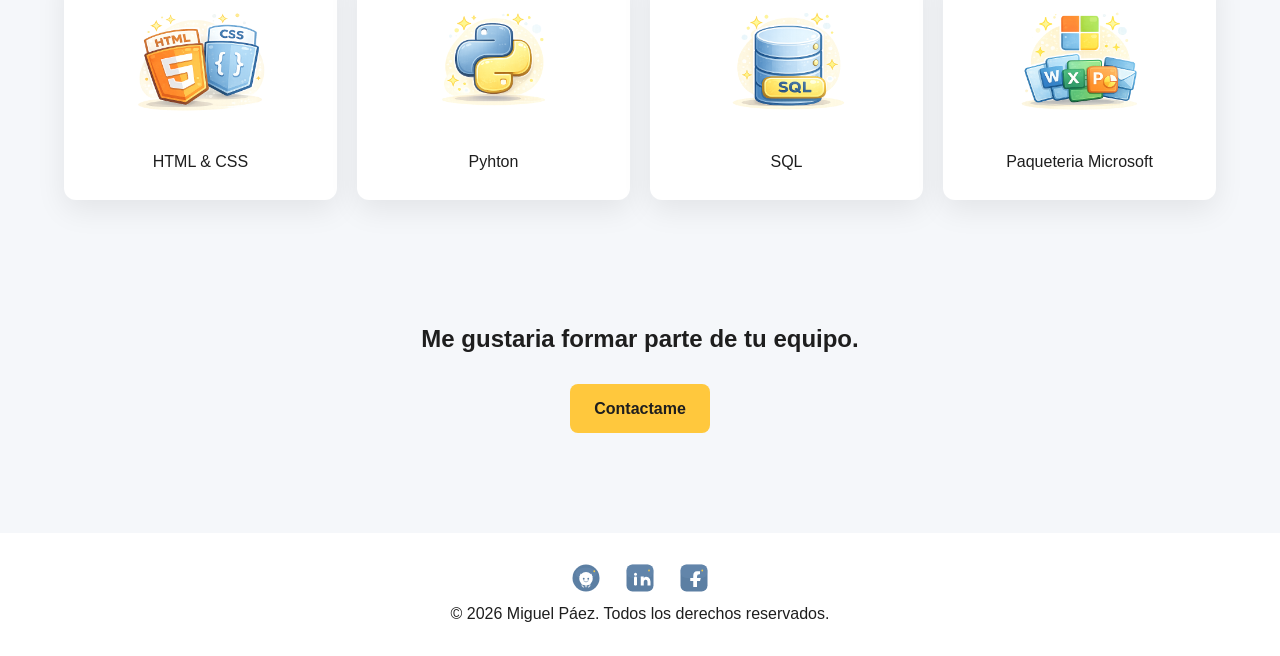
==== commit ec9497be: "index.html" ====
--- a/index.html
+++ b/index.html
@@ -50,7 +50,7 @@
         <section class="features container">
             <div class="card">
                 <img class="icono" src="Imágenes/sobremi.png" alt="Sobre mí">
-                <a href="sobre_mi.html"><h3>obre mí</h3></a>
+                <a href="Pestanas/sobre_mi.html"><h3>Sobre mí</h3></a>
                 <p>Mis pasiones</p>
             </div>
 
@@ -127,3 +127,4 @@
 
 
 
+
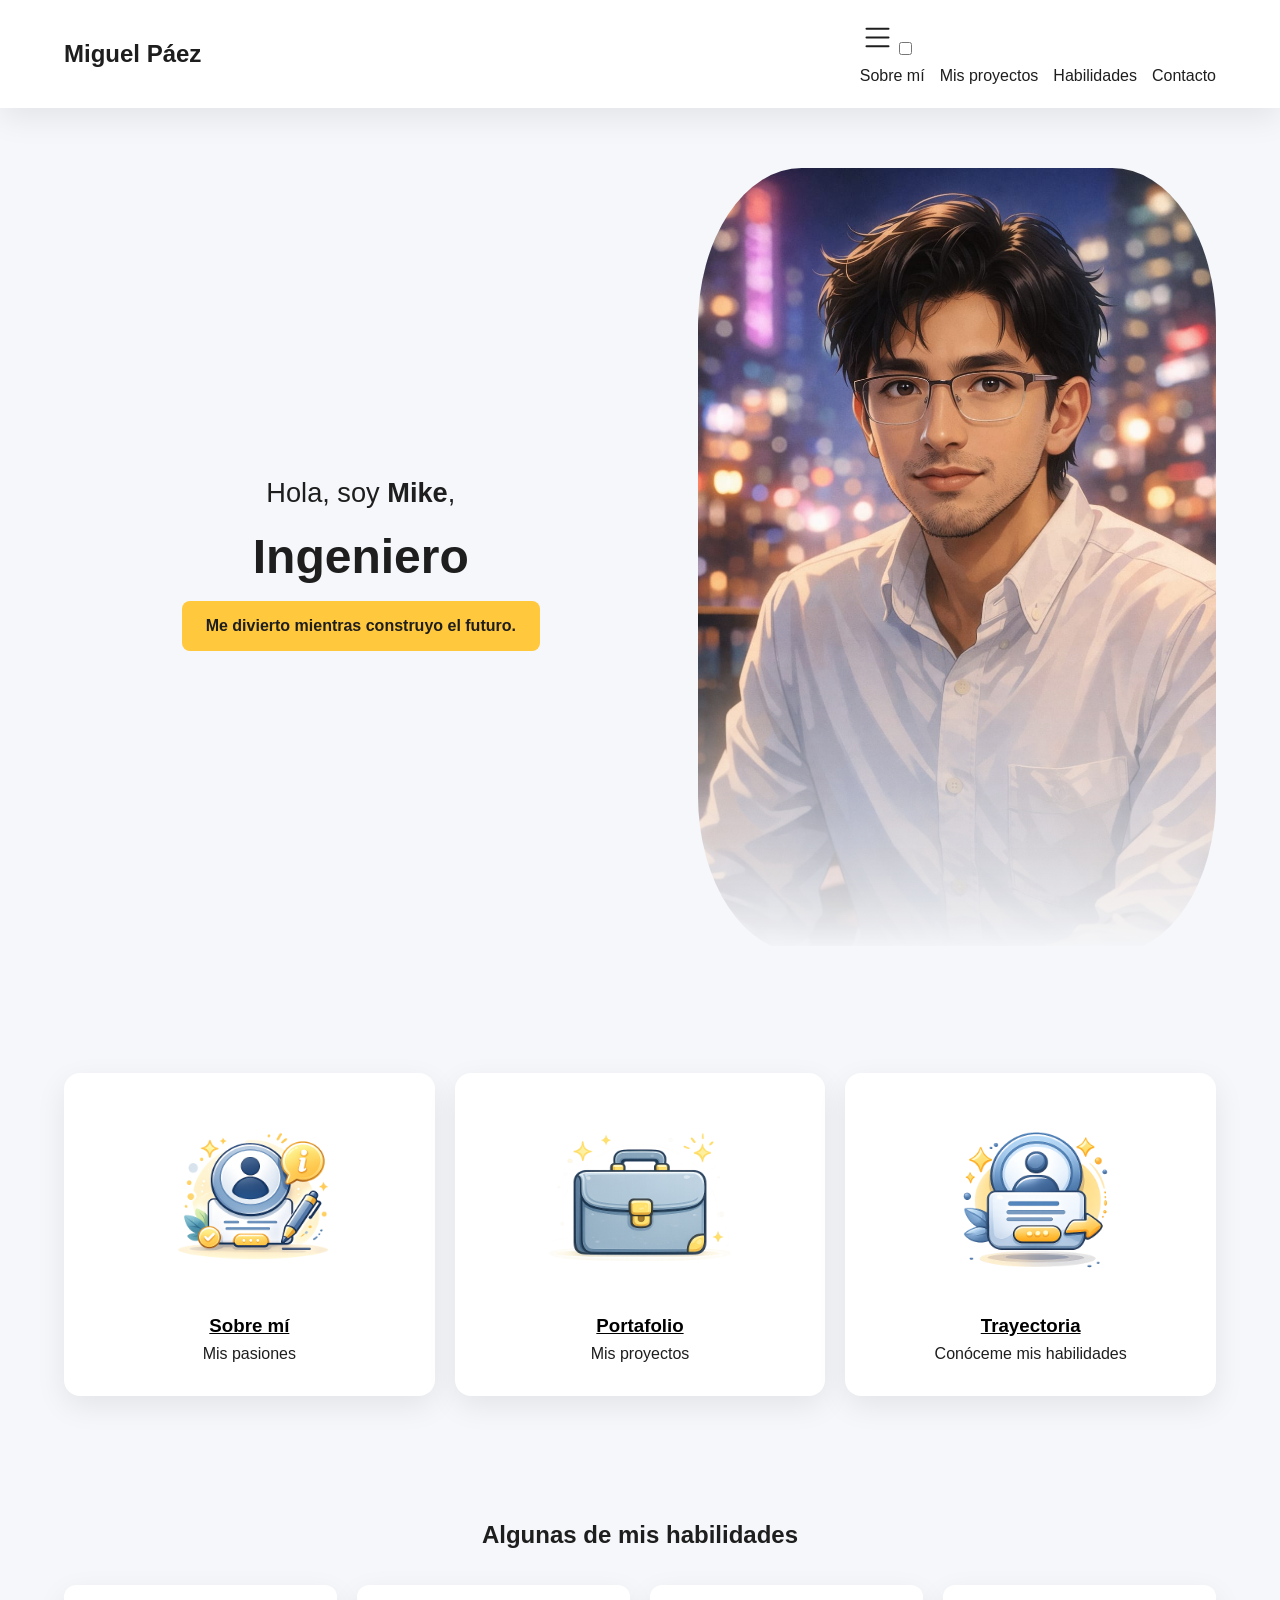
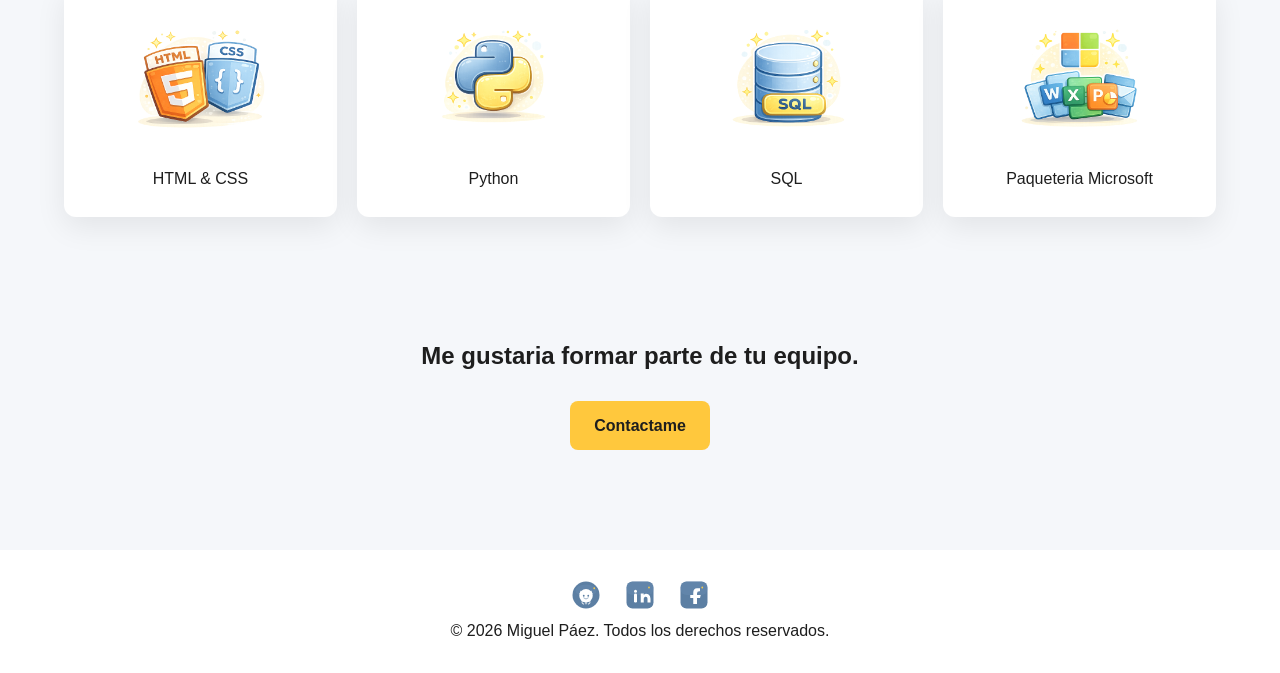
==== commit 94be7ec4: "index.html" ====
--- a/index.html
+++ b/index.html
@@ -12,24 +12,43 @@
         <header class="header">
             <div class="container nav-container">
                 <h1 class="logo">Miguel Páez</h1>
-                <nav>
 
-                    <button class="menu-toggle" aria-label="Abrir menu">
-                        <span></span>
-                        <span></span>
-                        <span></span>
-                    </button>
+                <nav class="navbar">
+
+                    <label class="label_hamburguesa" for="menu_hamburguesa">
+                        <svg xmlns="http://www.w3.org/2000/svg"
+                        width="35"
+                        height="35"
+                        fill="currentColor"
+                        class="list_icon"
+                        viewBox="0 0 16 16">
+
+                        <path fill-rule="evenodd"
+                        d="M2.5 12a.5.5 0 0 1 .5-.5h10a.5.5 0 0 1 0 1H3a.5.5 0 0 1-.5-.5zm0-4a.5.5 0 0 1 .5-.5h10a.5.5 0 0 1 0 1H3a.5.5 0 0 1-.5-.5zm0-4a.5.5 0 0 1 .5-.5h10a.5.5 0 0 1 0 1H3a.5.5 0 0 1-.5-.5z"/>
+                        </svg>
+                    </label>
+
+                    <input type="checkbox" id="menu_hamburguesa" class="menu_hamburguesa">
 
                     <ul class="nav-menu">
-                        <li><a href="sobre_mi.html">Sobre mí</a></li>
-                        <li><a href="portafolio.html">Mis proyectos</a></li>
-                        <li><a href="trayectoria.html">Habilidades</a></li>
-                        <li><a href="#contact">Contacto</a></li> 
+
+                        <li class="li_links">
+                        <a href="Pestanas/portafolio.html">Sobre mí</a>
+                        </li>
+
+                        <li class="li_links">
+                        <a href="Pestanas/portafolio.html">Mis proyectos</a>
+                        </li>
+
+                        <li class="li_links">
+                        <a href="Pestanas/trayectoria.html">Habilidades</a>
+                        </li>
+
+                        <li class="li_links">
+                        <a href="#contact">Contacto</a>
+                        </li>
                     </ul>
-                    <!--
-                      <a href="#" class="btn btn-primary">Contacto</a> </li>
-                    </ul>
-                    -->
+
                 </nav>
             </div>
         </header>
@@ -80,7 +99,7 @@
 
                     <div class="skill-card">
                         <img class="skill-img" src="Imágenes/python.png" alt="JavaScript">
-                        <p>Pyhton</p>
+                        <p>Python</p>
                     </div>
 
                     <div class="skill-card">
@@ -114,9 +133,6 @@
                 <p>© 2026 Miguel Páez. Todos los derechos reservados.</p>
             </div>
         </footer>
-
-        <script src="scrit.js"></script>
-
     </body>
 </html>
 
